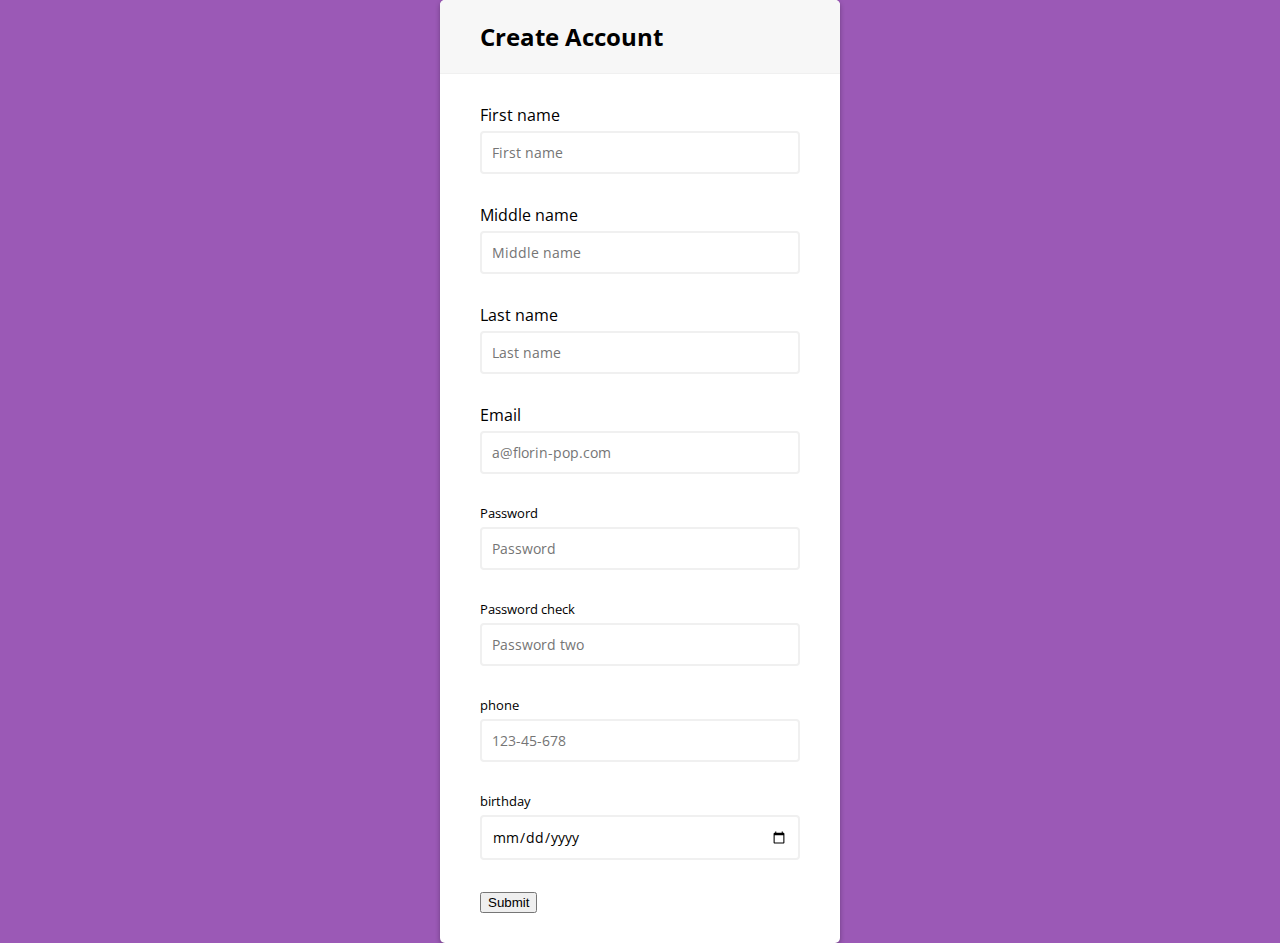
==== register/t1.html @ 93a3a0bb "a1" ====
<!DOCTYPE html>
<html lang="en">
<head>
    <meta charset="UTF-8">
    <meta name="viewport" content="width=device-width, initial-scale=1.0">
    <link rel="stylesheet" href="style.css">
    <title>User Registration Form</title>
</head>
<body>
    
    <!-- <h1>User Registration</h1> -->
    <div class="container">
        <div class="header">
            <h2>Create Account</h2>
        </div>

        <form id="registrationForm" class="form">
            <div class="form-control">
                <label for="username">First name</label>
                <input type="text" placeholder="First name" id="name" name="name" required/>
                <i class="fas fa-check-circle"></i>
                <i class="fas fa-exclamation-circle"></i>
                <small>Error message</small>
            </div>
            <div class="form-control">
                <label for="username">Middle name</label>
                <input type="text" placeholder="Middle name" id="middle_name" name="middle_name" required/>
                <i class="fas fa-check-circle"></i>
                <i class="fas fa-exclamation-circle"></i>
                <small>Error message</small>
            </div>
            <div class="form-control">
                <label for="username">Last name</label>
                <input type="text" placeholder="Last name" id="last_name" name="last_name" required/>
                <i class="fas fa-check-circle"></i>
                <i class="fas fa-exclamation-circle"></i>
                <small>Error message</small>
            </div>
            <div class="form-control">
                <label for="username">Email</label>
                <input type="email" placeholder="a@florin-pop.com" id="email" name="email" required/>
                <i class="fas fa-check-circle"></i>
                <i class="fas fa-exclamation-circle"></i>
                <small>Error message</smسall>
            </div>
            <div class="form-control">
                <label for="username">Password</label>
                <input type="password" placeholder="Password" id="password" name="password" required/>
                <i class="fas fa-check-circle"></i>
                <i class="fas fa-exclamation-circle"></i>
                <small>Error message</small>
            </div>
            <div class="form-control">
                <label for="username">Password check</label>
                <input type="password" placeholder="Password two" id="password2" required/>
                <i class="fas fa-check-circle"></i>
                <i class="fas fa-exclamation-circle"></i>
                <small>Error message</small>
            </div> <!-- -->
            <div class="form-control">
                <label for="username">phone</label>
                <input type="tel" placeholder="123-45-678" id="phone" name="phone"  required/>
                <i class="fas fa-check-circle"></i>
                <i class="fas fa-exclamation-circle"></i>
                <small>Error message</small>
            </div>
            <div class="form-control">
                <label for="username">birthday</label>
                <input type="date" placeholder="YYYY-MM-DD" id="birthday" name="birthday" required/>
                <i class="fas fa-check-circle"></i>
                <i class="fas fa-exclamation-circle"></i>
                <small>Error message</small>
            </div>
            <input type="submit" id="btn_signup">
            
        </form>
    </div>

<!-- <h2>Registerd Users</h2>
<table border="2" id="usersData">
    <tr>
        <th>Name</th>
        <th>Email</th>
    </tr>
    
</table> -->
    <script src="t3.js"></script>
</body>
</html>
---- register/style.css ----
@import url('https://fonts.googleapis.com/css?family=Muli&display=swap');
@import url('https://fonts.googleapis.com/css?family=Open+Sans:400,500&display=swap');

* {
	box-sizing: border-box;
}

body {
	background-color: #9b59b6;
	font-family: 'Open Sans', sans-serif;
	display: flex;
	align-items: center;
	justify-content: center;
	min-height: 100vh;
	margin: 0;
}

.container {
	background-color: #fff;
	border-radius: 5px;
	box-shadow: 0 2px 5px rgba(0, 0, 0, 0.3);
	overflow: hidden;
	width: 400px;
	max-width: 100%;
}

.header {
	border-bottom: 1px solid #f0f0f0;
	background-color: #f7f7f7;
	padding: 20px 40px;
}

.header h2 {
	margin: 0;
}

.form {
	padding: 30px 40px;	
}

.form-control {
	margin-bottom: 10px;
	padding-bottom: 20px;
	position: relative;
}

.form-control label {
	display: inline-block;
	margin-bottom: 5px;
}

.form-control input {
	border: 2px solid #f0f0f0;
	border-radius: 4px;
	display: block;
	font-family: inherit;
	font-size: 14px;
	padding: 10px;
	width: 100%;
}

.form-control input:focus {
	outline: 0;
	border-color: #777;
}

.form-control.success input {
	border-color: #2ecc71;
}

.form-control.error input {
	border-color: #e74c3c;
}

.form-control i {
	visibility: hidden;
	position: absolute;
	top: 40px;
	right: 10px;
}

.form-control.success i.fa-check-circle {
	color: #2ecc71;
	visibility: visible;
}

.form-control.error i.fa-exclamation-circle {
	color: #e74c3c;
	visibility: visible;
}

.form-control small {
	color: #e74c3c;
	position: absolute;
	bottom: 0;
	left: 0;
	visibility: hidden;
}

.form-control.error small {
	visibility: visible;
}

.form button {
	background-color: #8e44ad;
	border: 2px solid #8e44ad;
	border-radius: 4px;
	color: #fff;
	display: block;
	font-family: inherit;
	font-size: 16px;
	padding: 10px;
	margin-top: 20px;
	width: 100%;
}









@media screen and (max-width: 480px) {


	.floating-btn {
		right: 10px;
	}
}
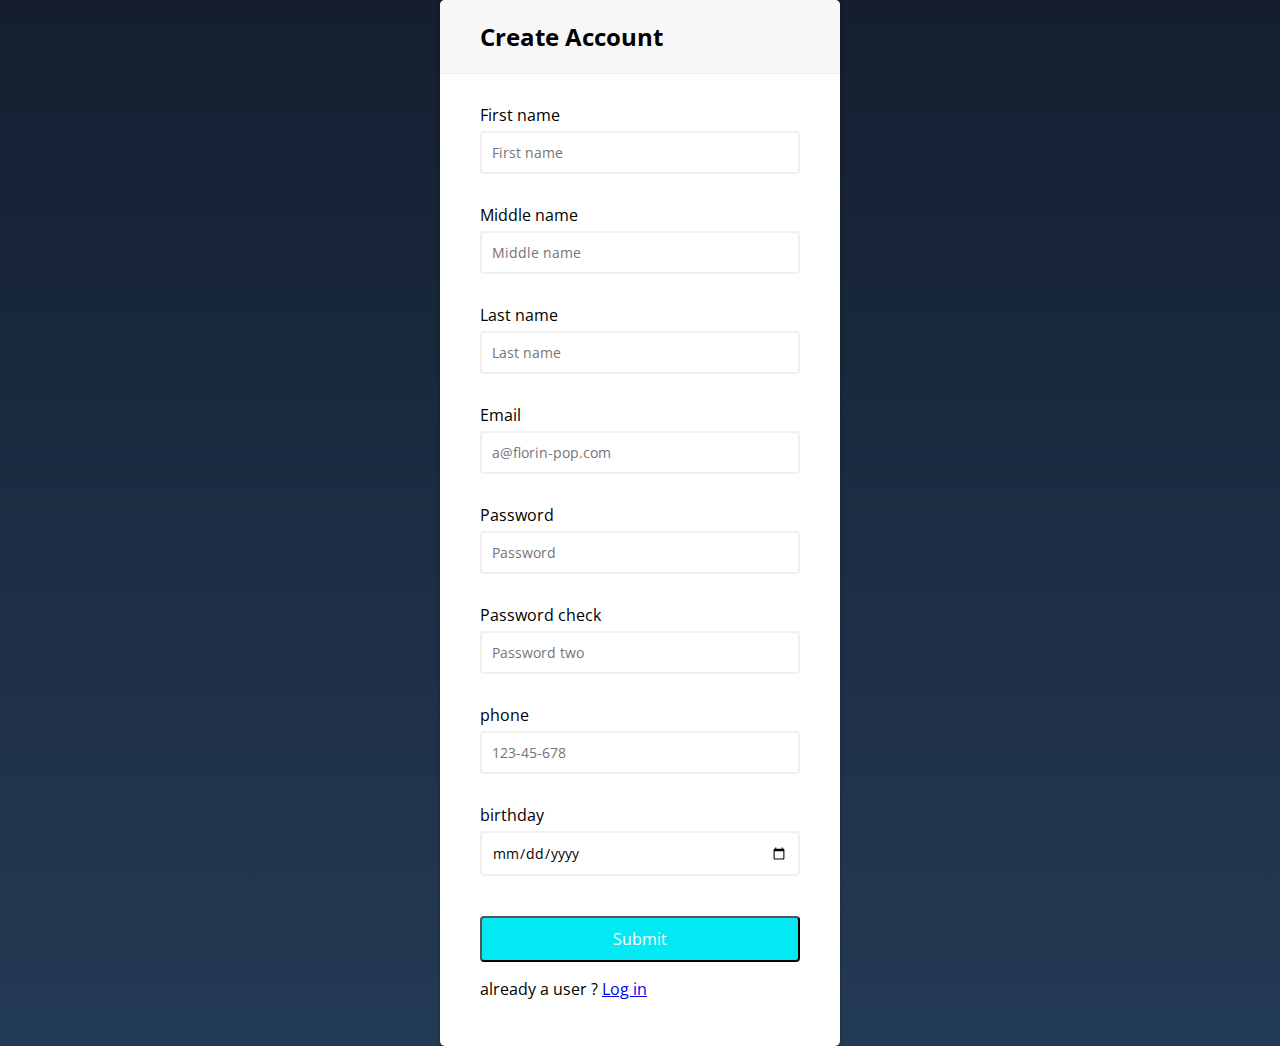
==== commit baff61ab: "a2" ====
--- a/register/t1.html
+++ b/register/t1.html
@@ -41,7 +41,7 @@
                 <input type="email" placeholder="a@florin-pop.com" id="email" name="email" required/>
                 <i class="fas fa-check-circle"></i>
                 <i class="fas fa-exclamation-circle"></i>
-                <small>Error message</smسall>
+                <small>Error message</small>
             </div>
             <div class="form-control">
                 <label for="username">Password</label>
@@ -66,12 +66,14 @@
             </div>
             <div class="form-control">
                 <label for="username">birthday</label>
-                <input type="date" placeholder="YYYY-MM-DD" id="birthday" name="birthday" required/>
+                <input type="date" placeholder="YYYY-MM-DD" id="birthday" name="birthday" max="2005-12-24"required/>
                 <i class="fas fa-check-circle"></i>
                 <i class="fas fa-exclamation-circle"></i>
                 <small>Error message</small>
+
             </div>
             <input type="submit" id="btn_signup">
+           <p>already a user ? <a href="../login.html">Log in </a></p> 
             
         </form>
     </div>
--- a/register/style.css
+++ b/register/style.css
@@ -6,7 +6,7 @@
 }
 
 body {
-	background-color: #9b59b6;
+	background: linear-gradient(#141e30, #243b55);
 	font-family: 'Open Sans', sans-serif;
 	display: flex;
 	align-items: center;
@@ -22,6 +22,7 @@
 	overflow: hidden;
 	width: 400px;
 	max-width: 100%;
+	
 }
 
 .header {
@@ -101,9 +102,9 @@
 	visibility: visible;
 }
 
-.form button {
-	background-color: #8e44ad;
-	border: 2px solid #8e44ad;
+.form #btn_signup {
+    background: #03e9f4;
+
 	border-radius: 4px;
 	color: #fff;
 	display: block;
